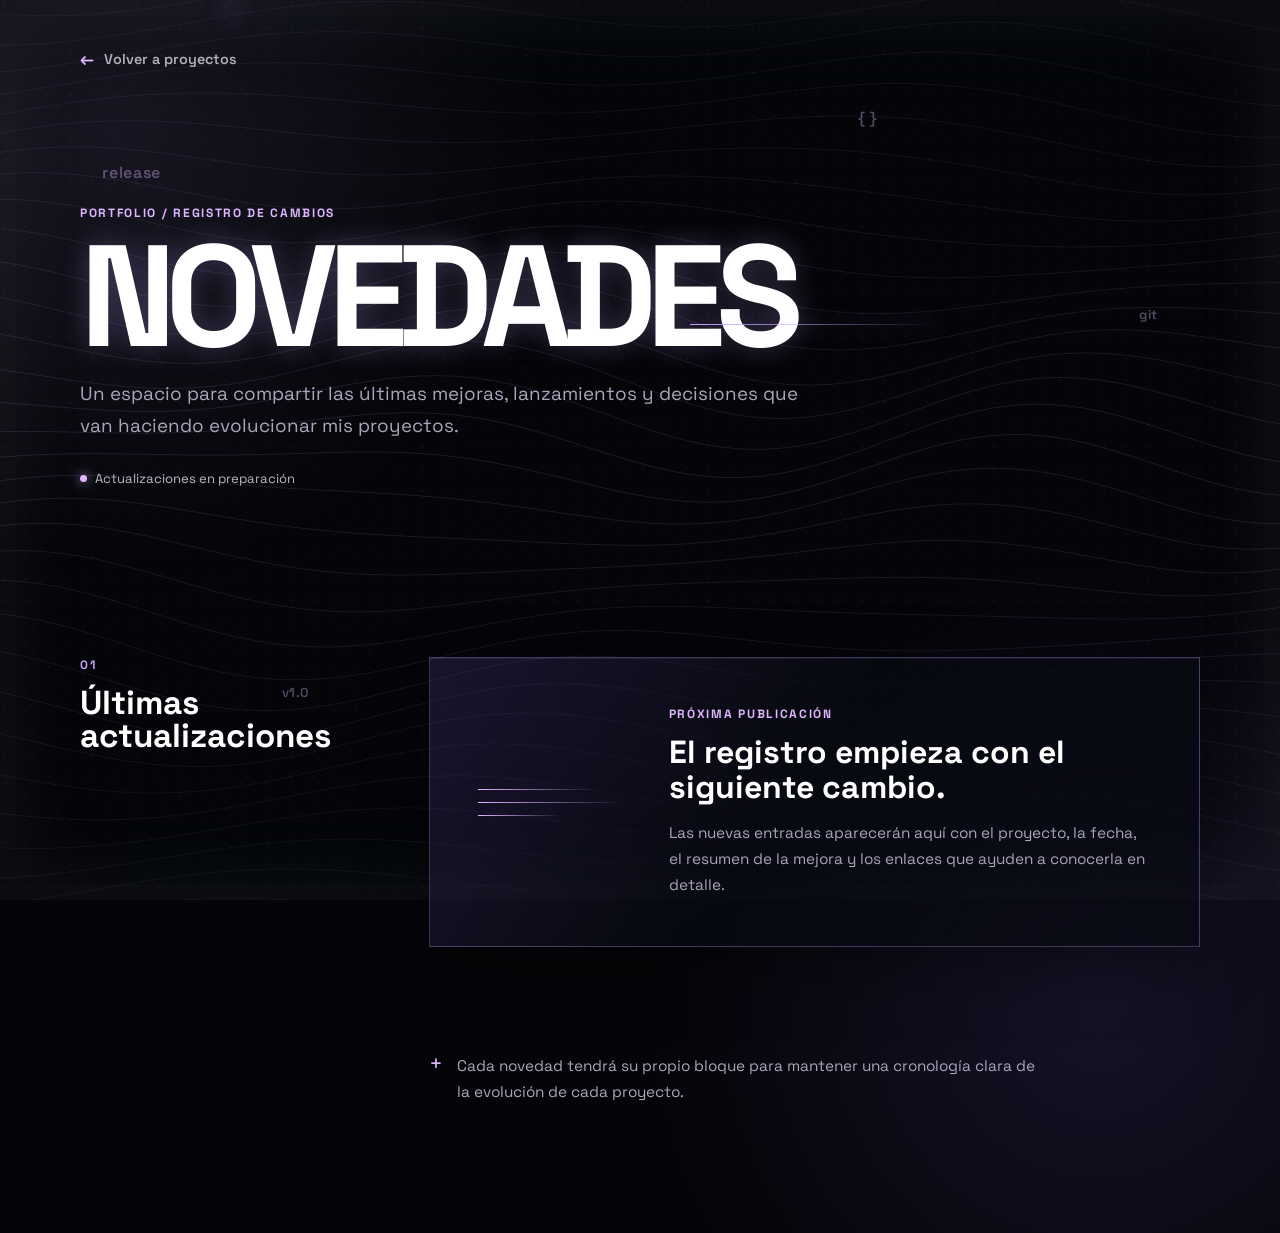
==== frontend/novedades/index.html @ 8cf96fd5 "Carrousel de Proyectos" ====
<!doctype html>
<html lang="es">

<head>
  <meta charset="utf-8">
  <meta name="viewport" content="width=device-width, initial-scale=1">
  <meta name="description" content="Últimas actualizaciones de los proyectos de Ismael Moraleda López.">
  <title>Novedades | Portfolio</title>
  <link rel="preconnect" href="https://fonts.googleapis.com">
  <link rel="preconnect" href="https://fonts.gstatic.com" crossorigin>
  <link href="https://fonts.googleapis.com/css2?family=Space+Grotesk:wght@400;500;600;700&display=swap" rel="stylesheet">
  <link rel="stylesheet" href="./novedades.css">
</head>

<body>
  <!-- region Componentes Pagina Novedades: fondo topografico y ambiente visual -->
  <canvas class="news-topographic-flow" id="news-topographic-flow" aria-hidden="true"></canvas>
  <div class="news-background-particles" aria-hidden="true">
    <span style="--x:8%;--y:18%;--delay:0ms;--size:16px">release</span>
    <span style="--x:22%;--y:76%;--delay:900ms;--size:13px">v1.0</span>
    <span style="--x:67%;--y:12%;--delay:1600ms;--size:15px">{ }</span>
    <span style="--x:89%;--y:34%;--delay:2600ms;--size:13px">git</span>
  </div>
  <div class="news-color-trails" aria-hidden="true">
    <span class="news-color-trail news-color-trail--one"></span>
    <span class="news-color-trail news-color-trail--two"></span>
  </div>
  <!-- endregion -->

  <!-- region Componentes Pagina Novedades: contenido principal de actualizaciones -->
  <main class="news-page">
    <header class="news-header">
      <a class="news-back-link" href="../home/index.html#projects" data-back-to-projects>
        <span class="news-back-link__arrow" aria-hidden="true">←</span>
        <span>Volver a proyectos</span>
      </a>

      <div class="news-hero">
        <p class="news-hero__eyebrow">Portfolio / Registro de cambios</p>
        <h1>Novedades</h1>
        <p class="news-hero__intro">Un espacio para compartir las últimas mejoras, lanzamientos y decisiones que van haciendo evolucionar mis proyectos.</p>
        <div class="news-hero__status" aria-label="Estado del registro de novedades">
          <span class="news-hero__status-dot" aria-hidden="true"></span>
          <span>Actualizaciones en preparación</span>
        </div>
      </div>
    </header>

    <section class="news-feed" aria-labelledby="news-feed-title">
      <div class="news-feed__heading">
        <p class="news-feed__index">01</p>
        <h2 id="news-feed-title">Últimas actualizaciones</h2>
      </div>

      <article class="news-empty-state">
        <div class="news-empty-state__visual" aria-hidden="true">
          <span></span>
          <span></span>
          <span></span>
        </div>
        <div class="news-empty-state__content">
          <p class="news-empty-state__eyebrow">Próxima publicación</p>
          <h3>El registro empieza con el siguiente cambio.</h3>
          <p>Las nuevas entradas aparecerán aquí con el proyecto, la fecha, el resumen de la mejora y los enlaces que ayuden a conocerla en detalle.</p>
        </div>
      </article>

      <aside class="news-publishing-note" aria-label="Información del registro de novedades">
        <span class="news-publishing-note__symbol" aria-hidden="true">+</span>
        <p>Cada novedad tendrá su propio bloque para mantener una cronología clara de la evolución de cada proyecto.</p>
      </aside>
    </section>
  </main>
  <!-- endregion -->

  <script src="./novedades.js"></script>
</body>

</html>
---- frontend/novedades/novedades.css ----
/* region Estilos Pagina Novedades: base visual y estructura */
:root {
  color-scheme: dark;
  --news-ink: #f7f4ff;
  --news-muted: #aaa5ba;
  --news-canvas: #030508;
  --news-accent: #c6a4ff;
  --news-accent-bright: #e0b7ff;
  --news-accent-deep: #7554c4;
}

* {
  box-sizing: border-box;
}

html {
  min-height: 100%;
  background: var(--news-canvas);
}

body {
  min-width: 320px;
  min-height: 100vh;
  margin: 0;
  overflow-x: hidden;
  color: var(--news-ink);
  font-family: "Space Grotesk", ui-sans-serif, system-ui, sans-serif;
  background:
    radial-gradient(circle at 9% 11%, rgba(198, 164, 255, 0.1), transparent 27%),
    radial-gradient(circle at 86% 82%, rgba(117, 84, 196, 0.16), transparent 30%),
    var(--news-canvas);
}

body::before,
body::after {
  position: fixed;
  inset: 0;
  z-index: 0;
  content: "";
  pointer-events: none;
}

body::before {
  background:
    radial-gradient(circle at 20% 30%, rgba(212, 217, 223, 0.08) 0 1px, transparent 1.8px) 0 0 / 22px 22px,
    radial-gradient(circle at 80% 70%, rgba(127, 135, 146, 0.08) 0 1px, transparent 2px) 11px 11px / 26px 26px;
  opacity: 0.26;
  mix-blend-mode: screen;
}

body::after {
  border: 16px solid rgba(255, 255, 255, 0.03);
  box-shadow: inset 0 0 80px rgba(184, 190, 200, 0.07);
}

.news-page {
  position: relative;
  z-index: 1;
  width: min(1120px, calc(100% - 48px));
  min-height: 100vh;
  margin: 0 auto;
  padding: clamp(26px, 4vw, 48px) 0 clamp(70px, 11vw, 128px);
}
/* endregion */

/* region Estilos Pagina Novedades: fondo topografico y estelas */
.news-topographic-flow {
  position: fixed;
  z-index: 0;
  inset: 0;
  width: 100vw;
  height: 100vh;
  pointer-events: none;
  opacity: 0.72;
}

.news-background-particles,
.news-color-trails {
  position: fixed;
  z-index: 0;
  inset: 0;
  overflow: hidden;
  pointer-events: none;
}

.news-background-particles span {
  position: absolute;
  top: var(--y);
  left: var(--x);
  color: rgba(224, 183, 255, 0.38);
  font-size: var(--size);
  font-weight: 600;
  letter-spacing: 0.04em;
  animation: news-particle-drift 18s ease-in-out var(--delay) infinite alternate;
}

.news-color-trail {
  position: absolute;
  width: 1px;
  height: 240px;
  border-radius: 999px;
  opacity: 0.62;
  filter: blur(0.2px);
  background: linear-gradient(180deg, transparent, rgba(198, 164, 255, 0.72), transparent);
  box-shadow: 0 0 22px 6px rgba(117, 84, 196, 0.3);
  animation: news-trail-drift 15s linear infinite;
}

.news-color-trail--one {
  top: -220px;
  left: 18%;
}

.news-color-trail--two {
  right: 16%;
  bottom: -240px;
  animation-delay: -7s;
}

@keyframes news-particle-drift {
  from {
    opacity: 0.14;
    transform: translate3d(-8px, 12px, 0);
  }

  to {
    opacity: 0.56;
    transform: translate3d(14px, -16px, 0);
  }
}

@keyframes news-trail-drift {
  from {
    transform: translateY(-8vh) rotate(14deg);
  }

  to {
    transform: translateY(118vh) rotate(14deg);
  }
}
/* endregion */

/* region Estilos Pagina Novedades: cabecera y acceso de vuelta */
.news-header {
  display: grid;
  gap: clamp(76px, 15vh, 152px);
}

.news-back-link {
  width: max-content;
  display: inline-flex;
  align-items: center;
  gap: 10px;
  color: rgba(247, 244, 255, 0.7);
  font-size: 0.9rem;
  font-weight: 600;
  text-decoration: none;
  transition: color 220ms ease, transform 220ms ease;
}

.news-back-link:hover,
.news-back-link:focus-visible {
  color: #ffffff;
  outline: none;
  transform: translateX(-4px);
}

.news-back-link__arrow {
  color: var(--news-accent-bright);
  font-size: 1.1rem;
}

.news-hero {
  position: relative;
  max-width: 900px;
}

.news-hero::after {
  position: absolute;
  top: 42%;
  left: min(68%, 610px);
  width: clamp(130px, 22vw, 250px);
  height: 1px;
  content: "";
  background: linear-gradient(90deg, var(--news-accent), transparent);
  box-shadow: 0 0 18px rgba(198, 164, 255, 0.58);
}

.news-hero__eyebrow,
.news-empty-state__eyebrow {
  margin: 0;
  color: var(--news-accent-bright);
  font-size: 0.75rem;
  font-weight: 700;
  letter-spacing: 0.14em;
  text-transform: uppercase;
}

.news-hero h1 {
  width: max-content;
  max-width: 100%;
  margin: 18px 0 24px;
  color: #ffffff;
  font-size: clamp(4rem, 12vw, 9rem);
  line-height: 0.8;
  letter-spacing: -0.075em;
  text-transform: uppercase;
  text-shadow: 0 0 28px rgba(198, 164, 255, 0.28);
}

.news-hero__intro {
  max-width: 60ch;
  margin: 0;
  color: var(--news-muted);
  font-size: clamp(1rem, 1.7vw, 1.18rem);
  line-height: 1.7;
}

.news-hero__status {
  width: max-content;
  display: inline-flex;
  align-items: center;
  gap: 8px;
  margin-top: 28px;
  color: rgba(247, 244, 255, 0.74);
  font-size: 0.82rem;
}

.news-hero__status-dot {
  width: 7px;
  height: 7px;
  border-radius: 50%;
  background: var(--news-accent-bright);
  box-shadow: 0 0 12px var(--news-accent);
  animation: news-status-pulse 1.8s ease-in-out infinite;
}

@keyframes news-status-pulse {
  50% {
    opacity: 0.42;
    transform: scale(0.72);
  }
}
/* endregion */

/* region Estilos Pagina Novedades: registro de actualizaciones */
.news-feed {
  display: grid;
  grid-template-columns: minmax(150px, 0.32fr) minmax(0, 1fr);
  gap: clamp(32px, 8vw, 108px);
  margin-top: clamp(88px, 15vw, 170px);
}

.news-feed__heading {
  align-self: start;
}

.news-feed__index {
  margin: 0 0 14px;
  color: var(--news-accent);
  font-size: 0.76rem;
  font-weight: 700;
  letter-spacing: 0.14em;
}

.news-feed h2 {
  margin: 0;
  color: #ffffff;
  font-size: clamp(1.5rem, 2.6vw, 2.35rem);
  line-height: 0.98;
}

.news-empty-state {
  display: grid;
  grid-template-columns: minmax(115px, 0.3fr) minmax(0, 1fr);
  gap: clamp(24px, 4vw, 46px);
  padding: clamp(25px, 5vw, 48px);
  border: 1px solid rgba(198, 164, 255, 0.28);
  background: linear-gradient(125deg, rgba(117, 84, 196, 0.2), rgba(8, 10, 18, 0.78) 46%, rgba(8, 10, 18, 0.72));
  box-shadow: 0 22px 65px rgba(0, 0, 0, 0.3), inset 0 1px rgba(224, 183, 255, 0.1);
}

.news-empty-state__visual {
  display: grid;
  align-content: center;
  gap: 12px;
  min-height: 126px;
}

.news-empty-state__visual span {
  display: block;
  height: 1px;
  background: linear-gradient(90deg, var(--news-accent-bright), transparent);
  box-shadow: 0 0 15px rgba(198, 164, 255, 0.28);
}

.news-empty-state__visual span:nth-child(1) {
  width: 82%;
}

.news-empty-state__visual span:nth-child(2) {
  width: 100%;
}

.news-empty-state__visual span:nth-child(3) {
  width: 58%;
}

.news-empty-state h3 {
  max-width: 19ch;
  margin: 13px 0 16px;
  color: #ffffff;
  font-size: clamp(1.35rem, 2.5vw, 2rem);
  line-height: 1.08;
}

.news-empty-state__content > p:last-child,
.news-publishing-note p {
  margin: 0;
  color: var(--news-muted);
  font-size: 0.96rem;
  line-height: 1.68;
}

.news-publishing-note {
  grid-column: 2;
  display: flex;
  align-items: flex-start;
  gap: 14px;
  max-width: 62ch;
  padding-top: 4px;
}

.news-publishing-note__symbol {
  color: var(--news-accent-bright);
  font-size: 1.4rem;
  line-height: 1;
}
/* endregion */

/* region Estilos Pagina Novedades: entrada y salida de pagina */
.news-header,
.news-feed {
  opacity: 0;
  transform: translateY(42px);
}

body.is-ready .news-header {
  animation: news-content-enter 720ms cubic-bezier(0.22, 1, 0.36, 1) both;
}

body.is-ready .news-feed {
  animation: news-content-enter 720ms 180ms cubic-bezier(0.22, 1, 0.36, 1) both;
}

body.is-leaving .news-header,
body.is-leaving .news-feed {
  animation: news-content-exit 520ms cubic-bezier(0.55, 0, 0.1, 1) both;
}

@keyframes news-content-enter {
  from {
    opacity: 0;
    filter: blur(7px);
    transform: translateY(42px);
  }

  to {
    opacity: 1;
    filter: blur(0);
    transform: translateY(0);
  }
}

@keyframes news-content-exit {
  to {
    opacity: 0;
    filter: blur(6px);
    transform: translateY(-36px);
  }
}
/* endregion */

/* region Estilos Pagina Novedades: adaptacion responsive */
@media (max-width: 700px) {
  body::after {
    border-width: 6px;
  }

  .news-page {
    width: min(100% - 32px, 1120px);
    padding-top: 20px;
  }

  .news-header {
    gap: 88px;
  }

  .news-hero::after {
    top: 36%;
    left: auto;
    right: 0;
    width: 88px;
  }

  .news-feed {
    grid-template-columns: 1fr;
    gap: 28px;
  }

  .news-empty-state {
    grid-template-columns: 1fr;
  }

  .news-empty-state__visual {
    min-height: auto;
  }

  .news-publishing-note {
    grid-column: auto;
  }
}

@media (prefers-reduced-motion: reduce) {
  *,
  *::before,
  *::after {
    animation-duration: 1ms !important;
    animation-iteration-count: 1 !important;
    scroll-behavior: auto !important;
    transition-duration: 1ms !important;
  }
}
/* endregion */
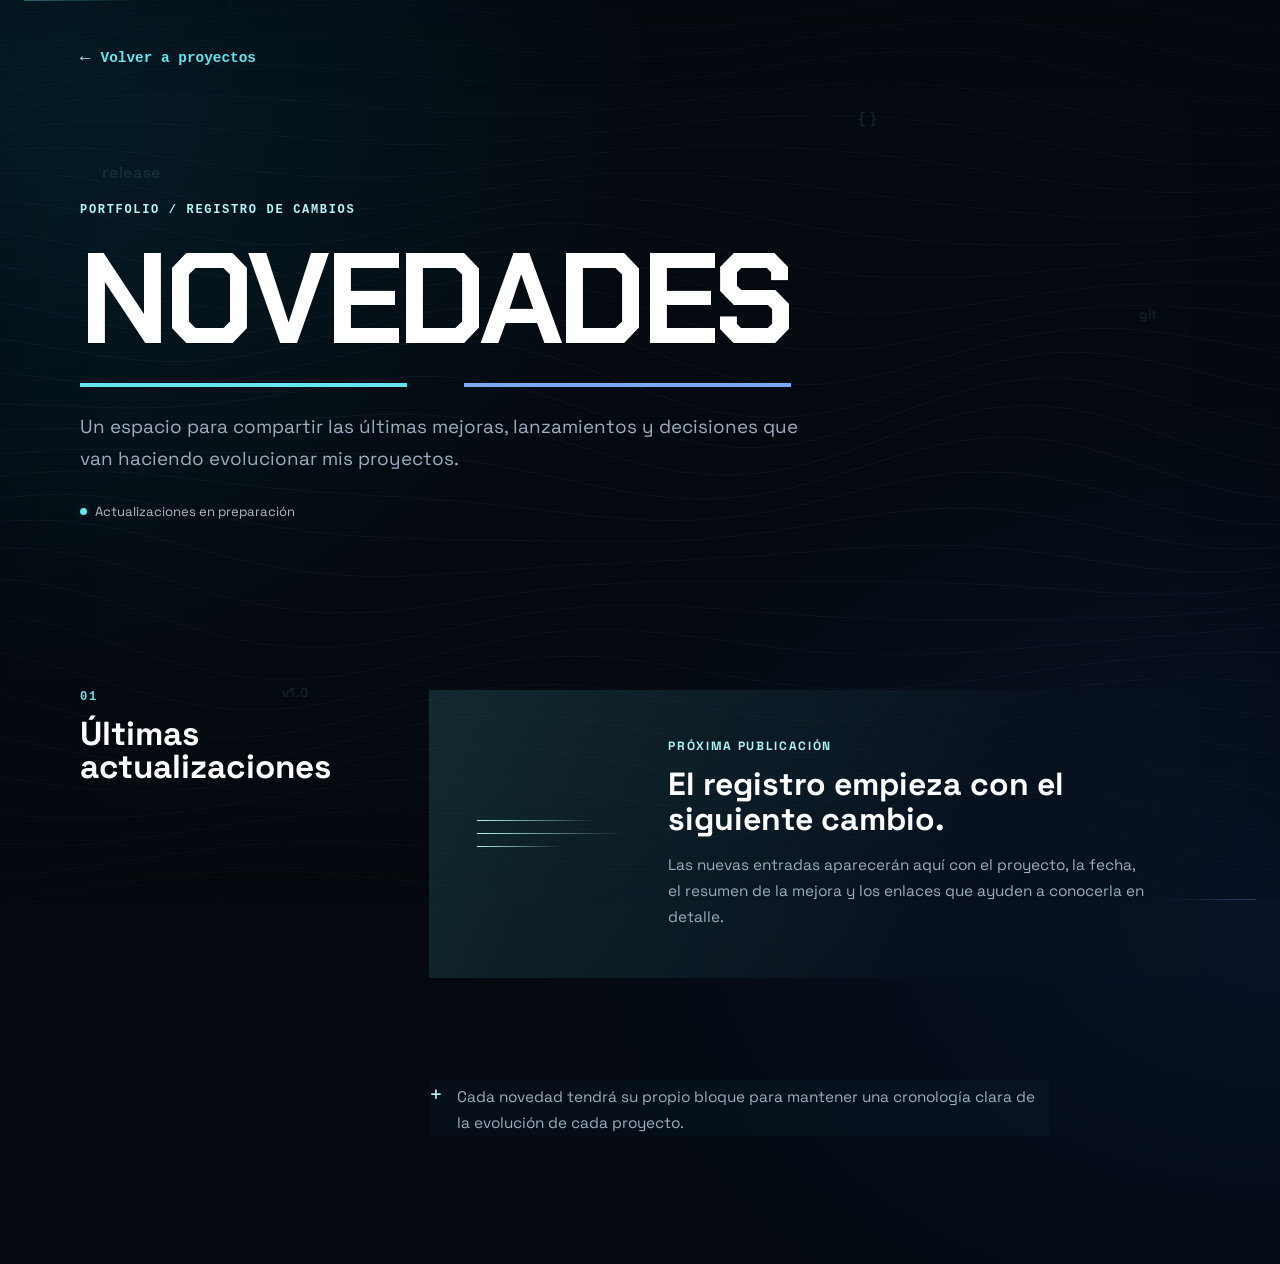
==== commit 4da64f1b: "feat(ui): añade identidad cyberpunk compartida y ajustes de navegación - Nuevo `frontend/shared/cybe" ====
--- a/frontend/novedades/index.html
+++ b/frontend/novedades/index.html
@@ -10,6 +10,7 @@
   <link rel="preconnect" href="https://fonts.gstatic.com" crossorigin>
   <link href="https://fonts.googleapis.com/css2?family=Space+Grotesk:wght@400;500;600;700&display=swap" rel="stylesheet">
   <link rel="stylesheet" href="./novedades.css">
+  <link rel="stylesheet" href="../shared/cyberpunk.css?v=15">
 </head>
 
 <body>
@@ -74,6 +75,7 @@
   <!-- endregion -->
 
   <script src="./novedades.js"></script>
+  <script src="../shared/hologram.js?v=2"></script>
 </body>
 
 </html>
--- a/frontend/shared/cyberpunk.css
+++ b/frontend/shared/cyberpunk.css
@@ -0,0 +1,469 @@
+/* region Estilos compartidos: identidad cyberpunk */
+@font-face {
+  font-family: "Chakra Petch";
+  src: url("./fonts/chakra-petch-bold.ttf") format("truetype");
+  font-style: normal;
+  font-weight: 700;
+  font-display: swap;
+}
+:root {
+  --cyber-display: "Chakra Petch", var(--cyber-mono);
+  --cyber-cyan: #65e5ed;
+  --cyber-blue: #7ba8ff;
+  --cyber-amber: #f7ca78;
+  --cyber-glass: rgba(10, 27, 40, 0.4);
+  --cyber-mono: ui-monospace, Consolas, monospace;
+  --ink: #ecf5fa;
+  --muted: #9baebf;
+  --canvas: #04090f;
+  --trails-visibility: 0.45;
+  --news-accent: #65e5ed;
+  --news-accent-bright: #b2f5f7;
+  --news-accent-deep: #246c9a;
+  --news-muted: #9baebf;
+  --news-canvas: #04090f;
+}
+body {
+  background: radial-gradient(ellipse at 0% 8%, rgba(0, 153, 187, 0.13), transparent 36%),
+    radial-gradient(ellipse at 100% 72%, rgba(30, 80, 186, 0.14), transparent 40%), #04090f;
+}
+body.is-home-active { --topography-visibility: 0.34; }
+body::before {
+  background: repeating-linear-gradient(0deg, transparent 0 3px, rgba(160, 223, 244, 0.04) 3px 4px);
+  opacity: 0.2;
+}
+body::after {
+  border: 0;
+  background: linear-gradient(90deg, rgba(101, 229, 237, 0.45), transparent) 24px 0 / 110px 1px no-repeat,
+    linear-gradient(270deg, rgba(123, 168, 255, 0.35), transparent) calc(100% - 24px) 100% / 110px 1px no-repeat;
+  box-shadow: inset 0 0 90px rgba(0, 8, 15, 0.25);
+}
+::selection { background: rgba(56, 188, 211, 0.3); color: #fff; }
+.portfolio-container { overflow-x: clip; }
+
+.section-about { --about-cyan: var(--cyber-cyan); --about-blue: var(--cyber-blue); }
+.section-projects, .section-contact {
+  --section-accent-start: #65e5ed;
+  --section-accent-end: #377fe8;
+  --section-accent-light: #b2f5f7;
+  --section-accent-soft: rgba(101, 229, 237, 0.15);
+  --section-accent-glow: rgba(55, 127, 232, 0.2);
+}
+.section-skills {
+  --section-accent-start: #8ce9cc;
+  --section-accent-end: #32acb1;
+  --section-accent-light: #c6f8e9;
+  --section-accent-soft: rgba(86, 218, 186, 0.15);
+  --section-accent-glow: rgba(50, 172, 177, 0.18);
+}
+.section-experience {
+  --section-accent-start: #f7ca78;
+  --section-accent-end: #e99056;
+  --section-accent-light: #ffe4b5;
+  --section-accent-soft: rgba(247, 202, 120, 0.13);
+  --section-accent-glow: rgba(233, 144, 86, 0.16);
+}
+.hero-center__name, .about-header h2, .projects-header h2, .section-content h2, .news-hero h1 {
+  font-family: var(--cyber-display);
+  font-weight: 700;
+  letter-spacing: -0.035em;
+  text-shadow: none;
+}
+.about-header p, .hero-center__subtitle, .top-menu__item,
+.skills-section-heading__eyebrow, .skills-group__title, .experience-card__meta,
+.project-preview__technologies, .contact-card__label, .news-hero__eyebrow, .news-feed__index {
+  font-family: var(--cyber-mono);
+}
+
+/* region Portada: nombre */
+.section-home .hero-center {
+  width: 100%;
+  padding: 24px 0 42px;
+  text-align: center;
+  isolation: isolate;
+}
+.hero-center__name {
+  flex-direction: row;
+  align-items: center;
+  gap: 0.22em;
+  font-size: clamp(2rem, 6.4vw, 7rem);
+  line-height: 0.98;
+}
+.hero-center__subtitle {
+  margin-top: 8px;
+  color: var(--cyber-cyan);
+  font-size: clamp(0.82rem, 1.35vw, 1rem);
+  letter-spacing: 0.16em;
+}
+.hero-center__name::after {
+  position: absolute;
+  bottom: -10px;
+  left: 0;
+  width: 100%;
+  height: 4px;
+  background: linear-gradient(90deg, var(--cyber-cyan) 0 44px, transparent 44px 54px, rgba(101, 229, 237, 0.22) 54px 88%, transparent 88% 91%, var(--cyber-amber) 91%);
+  content: "";
+}
+/* endregion */
+
+.about-header h2, .projects-header h2, .section-content > h2 {
+  width: fit-content;
+  max-width: 100%;
+  padding-bottom: 22px;
+  background: linear-gradient(90deg, var(--section-accent-start, var(--cyber-cyan)) 0 46%, transparent 46% 54%, var(--section-accent-end, var(--cyber-blue)) 54% 100%) left bottom / 100% 4px no-repeat;
+}
+.section-about { --section-accent-start: var(--cyber-cyan); --section-accent-end: var(--cyber-blue); }
+.about-header h2, .projects-header h2, .section-content > h2,
+.section-skills .section-content h2 {
+  font-size: clamp(1.8rem, 3.2vw, 3rem);
+}
+.section-content > h2::after { content: none; }
+.projects-header { text-align: left; }
+.section-about, .section-projects, .section-skills, .section-experience, .section-contact {
+  padding-top: clamp(48px, 7vh, 76px);
+  padding-bottom: clamp(36px, 5vh, 56px);
+}
+.section-content > h2 { margin-bottom: clamp(20px, 3vh, 30px); }
+.section-projects .projects-header { margin-bottom: clamp(20px, 3vh, 30px); }
+.section-projects .project-preview__cover { min-height: clamp(130px, 20vh, 180px); }
+.section-projects .project-preview__cover img { width: min(140px, 38%); max-height: 130px; }
+.section-projects .project-preview__content { gap: 10px; padding: clamp(18px, 2vw, 26px); }
+.section-scroll-indicator { margin-top: clamp(12px, 2vh, 20px); flex-basis: 60px; height: 60px; }
+.section-projects .projects-header h2 { line-height: 1; margin-bottom: 0; }
+.about-content h3, .project-preview__title, .experience-card__company { font-family: var(--cyber-display); }
+.menu-toggle { background: transparent; backdrop-filter: none; }
+.menu-toggle__line { background: var(--cyber-cyan); }
+.portfolio-top-menu, body.is-home-active .portfolio-top-menu {
+  top: clamp(14px, 2.8vw, 26px);
+  right: auto;
+  bottom: auto;
+  left: 50%;
+  width: min(860px, calc(100vw - 100px));
+  min-height: 0;
+  max-height: none;
+  flex-direction: row;
+  align-items: center;
+  justify-content: flex-start;
+  gap: clamp(16px, 2.6vw, 32px);
+  padding: 0 4px;
+  overflow-x: auto;
+  overflow-y: hidden;
+  transform: translate(-50%, -16px);
+  border: 0;
+  background: transparent;
+  box-shadow: none;
+  backdrop-filter: none;
+  -webkit-backdrop-filter: none;
+}
+body.is-menu-open .portfolio-top-menu, body.is-home-active.is-menu-open .portfolio-top-menu {
+  transform: translate(-50%, 0);
+}
+.top-menu__item, body.is-home-active .top-menu__item {
+  width: auto;
+  min-height: 40px;
+  flex: 0 0 auto;
+  justify-content: center;
+  padding: 10px 0;
+  text-align: center;
+}
+body.is-menu-open .top-menu__item, body.is-home-active.is-menu-open .top-menu__item {
+  animation-name: menu-item-in-top;
+}
+.menu-toggle:focus-visible { outline-color: var(--cyber-cyan); }
+.top-menu__item { font-size: 0.78rem; letter-spacing: 0.025em; }
+.top-menu__item::after { display: none; }
+.top-menu__item:focus-visible { outline: 2px solid var(--cyber-cyan); outline-offset: 2px; }
+.top-menu__item.is-active { color: var(--cyber-cyan); text-shadow: 0 0 14px rgba(101, 229, 237, 0.2); }
+.top-menu__item:hover, .top-menu__item:focus-visible { color: #b2f5f7; }
+
+.skills-stack, .skills-tools, .skills-group, .experience-card, .contact-card, .news-empty-state {
+  border: 0;
+  border-radius: 0;
+  background: linear-gradient(115deg, var(--section-accent-soft, rgba(101, 229, 237, 0.15)), rgba(9, 20, 32, 0.4) 70%);
+  backdrop-filter: blur(8px);
+  box-shadow: none;
+}
+.section-skills .section-content { width: min(1400px, 100%); max-width: none; }
+.skills-template {
+  grid-template-columns: repeat(2, minmax(0, 1fr));
+  gap: 18px;
+  margin-top: 0;
+}
+.skills-stack, .skills-tools {
+  min-width: 0;
+  padding: 0;
+  overflow: hidden;
+  background: var(--cyber-glass);
+}
+.skills-section-heading {
+  position: relative;
+  display: flex;
+  min-height: 150px;
+  flex-direction: column;
+  align-items: flex-start;
+  justify-content: flex-end;
+  gap: 12px;
+  margin: 0;
+  padding: clamp(22px, 3vw, 34px);
+  background: radial-gradient(ellipse at 75% 30%, rgba(50, 172, 177, 0.2), transparent 65%),
+    linear-gradient(rgba(140, 233, 204, 0.04) 1px, transparent 1px) 0 0 / 32px 32px,
+    linear-gradient(90deg, rgba(140, 233, 204, 0.04) 1px, transparent 1px) 0 0 / 32px 32px, #071820;
+}
+.skills-section-heading::after {
+  position: absolute;
+  bottom: 0;
+  left: 0;
+  width: 64px;
+  height: 3px;
+  background: var(--section-accent-start);
+  content: "";
+}
+.skills-section-heading__eyebrow { order: 0; }
+.skills-section-heading h3 {
+  font-family: var(--cyber-display);
+  font-size: clamp(1.7rem, 2.6vw, 2.5rem);
+}
+.skills-specialties { gap: 0; padding: clamp(22px, 3vw, 34px); }
+.skills-group { padding: 0; background: none; backdrop-filter: none; }
+.skills-group + .skills-group { padding-left: 20px; border-left: 1px solid rgba(140, 233, 204, 0.14); }
+.skills-group__title { margin-bottom: 16px; }
+.skills-list, .skills-tools .skills-list { display: grid; grid-template-columns: repeat(auto-fit, minmax(60px, 1fr)); gap: 10px; }
+.skills-tools .skills-list { padding: clamp(22px, 3vw, 34px); }
+.skills-list li {
+  position: relative;
+  display: flex;
+  justify-content: center;
+  gap: 0;
+  min-width: 0;
+  min-height: 68px;
+  padding: 14px;
+  background: transparent;
+  color: #c9d7e5;
+  font-size: 0;
+}
+.skill-icon { width: 36px; height: 36px; }
+.skills-list li::after {
+  position: absolute;
+  z-index: 4;
+  background: none;
+  border: 0;
+  box-shadow: none;
+  bottom: 0;
+  left: 50%;
+  transform: translate(-50%, 65%);
+  color: #e8f9ff;
+  font: 0.72rem/1.2 var(--cyber-mono);
+  text-shadow: 0 0 10px rgba(101, 229, 237, 0.7);
+  white-space: nowrap;
+  pointer-events: none;
+  opacity: 0;
+  transition: opacity 220ms ease, transform 220ms ease;
+  content: attr(data-skill);
+}
+.skills-list li:hover { z-index: 1; }
+.skills-list li:hover::after { opacity: 1; transform: translate(-50%, 40%); }
+@media (prefers-reduced-motion: reduce) {
+  .skills-list li::after { transition: none; }
+}
+@media (max-width: 900px) {
+  .skills-template { grid-template-columns: 1fr; }
+}
+@media (max-width: 700px) {
+  .skills-section-heading { min-height: 120px; }
+  .skills-specialties { gap: 22px; }
+  .skills-group + .skills-group { padding: 20px 0 0; border-top: 1px solid rgba(140, 233, 204, 0.14); border-left: 0; }
+}
+.section-experience .section-content { width: min(1400px, 100%); max-width: none; }
+.experience-template { grid-template-columns: 1fr; gap: 18px; margin-top: 0; }
+.experience-card { min-width: 0; padding: 0; overflow: hidden; background: var(--cyber-glass); }
+.experience-card__header {
+  position: relative;
+  min-height: 150px;
+  align-content: end;
+  gap: 12px;
+  padding: clamp(22px, 3vw, 34px);
+  background: radial-gradient(ellipse at 75% 30%, rgba(233, 144, 86, 0.2), transparent 65%),
+    linear-gradient(rgba(247, 202, 120, 0.04) 1px, transparent 1px) 0 0 / 32px 32px,
+    linear-gradient(90deg, rgba(247, 202, 120, 0.04) 1px, transparent 1px) 0 0 / 32px 32px, #1a1514;
+}
+.experience-card__header::after {
+  position: absolute;
+  bottom: 0;
+  left: 0;
+  width: 64px;
+  height: 3px;
+  background: var(--section-accent-start);
+  content: "";
+}
+.experience-card__company { font-size: clamp(1.7rem, 2.6vw, 2.5rem); line-height: 1.15; }
+.experience-card__meta { color: #d8c4b3; font-size: 0.8rem; }
+.experience-card__highlights { gap: 14px; margin: 0; padding: clamp(22px, 3vw, 34px); }
+.experience-card__highlights li { color: #c8d1dd; line-height: 1.6; }
+@media (max-width: 700px) {
+  .experience-card__header { min-height: 120px; }
+}
+.section-contact .section-content { width: min(1400px, 100%); max-width: none; }
+.contact-template { gap: 18px; margin-top: 0; }
+.contact-card {
+  position: relative;
+  min-width: 0;
+  min-height: 180px;
+  grid-template-columns: 1fr;
+  grid-template-areas: "icon" "label" "value";
+  align-content: start;
+  gap: 12px;
+  padding: clamp(22px, 3vw, 34px);
+  background: radial-gradient(ellipse at 80% 0%, rgba(55, 127, 232, 0.17), transparent 65%),
+    linear-gradient(rgba(101, 229, 237, 0.04) 1px, transparent 1px) 0 0 / 32px 32px,
+    linear-gradient(90deg, rgba(101, 229, 237, 0.04) 1px, transparent 1px) 0 0 / 32px 32px, #07141e;
+}
+.contact-card::after {
+  position: absolute;
+  bottom: 0;
+  left: 0;
+  width: 64px;
+  height: 3px;
+  background: var(--section-accent-start);
+  content: "";
+}
+.contact-card__icon { width: 26px; height: 26px; margin-bottom: 6px; }
+.contact-card__label { font-family: var(--cyber-display); font-size: clamp(1.4rem, 2vw, 1.8rem); }
+.contact-card__value { color: #c8d1dd; font: 0.85rem/1.5 var(--cyber-mono); }
+.section-about { padding-top: clamp(64px, 10vh, 100px); padding-bottom: clamp(64px, 10vh, 100px); }
+.about-layout { row-gap: clamp(28px, 4vh, 40px); }
+.about-photo { min-height: 480px; }
+@media (max-width: 900px) {
+  .about-photo { min-height: 420px; }
+}
+@media (max-width: 520px) {
+  .about-photo { min-height: 380px; }
+}
+.skills-section-heading, .experience-card__header { min-height: 100px; gap: 8px; padding: clamp(16px, 2vw, 24px); }
+.skills-section-heading h3, .experience-card__company { font-size: clamp(1.4rem, 2vw, 2rem); }
+.skills-specialties, .skills-tools .skills-list, .experience-card__highlights { padding: clamp(16px, 2vw, 24px); }
+.experience-card__highlights { gap: 8px; }
+.contact-card { min-height: 145px; gap: 8px; padding: clamp(18px, 2vw, 26px); }
+.project-preview { background: var(--cyber-glass); }
+.project-preview__cover {
+  --cover-accent: 101, 229, 237;
+  background: radial-gradient(ellipse at 50% 52%, rgba(var(--cover-accent), 0.18), transparent 68%), rgba(5, 18, 27, 0.7);
+}
+.project-preview__cover--trazuvia {
+  --cover-accent: 123, 168, 255;
+}
+.project-preview__cover::before {
+  position: absolute;
+  inset: 0;
+  background: linear-gradient(125deg, transparent 16%, rgba(var(--cover-accent), 0.15) 16% 16.3%, transparent 16.3% 77%, rgba(var(--cover-accent), 0.07) 77% 88%, transparent 88%),
+    linear-gradient(rgba(var(--cover-accent), 0.04) 1px, transparent 1px) 0 0 / 32px 32px,
+    linear-gradient(90deg, rgba(var(--cover-accent), 0.04) 1px, transparent 1px) 0 0 / 32px 32px;
+  pointer-events: none;
+  content: "";
+}
+.project-preview__cover::after {
+  position: absolute;
+  bottom: 0;
+  left: 0;
+  width: 64px;
+  height: 3px;
+  background: rgb(var(--cover-accent));
+  content: "";
+}
+.project-preview__cover img { position: relative; }
+.project-preview__title { font-size: clamp(1.7rem, 2.6vw, 2.5rem); }
+.project-preview__link { color: var(--cyber-cyan); font-family: var(--cyber-mono); font-size: 0.88rem; }
+.about-skills li, .project-preview__technologies li { background: rgba(32, 81, 105, 0.16); }
+.about-skills li span { color: var(--cyber-cyan); }
+.about-skills li:nth-child(2n) span { color: var(--cyber-amber); }
+.about-skills li:nth-child(3n) span { color: #8ce9cc; }
+.project-preview, .contact-card { transition: background-color 220ms ease, box-shadow 220ms ease; }
+.project-preview:hover, .contact-card:hover {
+  background-color: rgba(17, 53, 73, 0.3);
+  box-shadow: 0 10px 34px rgba(0, 14, 28, 0.2);
+}
+.about-actions a { background: rgba(15, 49, 71, 0.22); }
+.about-actions a:first-child { background: linear-gradient(120deg, rgba(0, 121, 159, 0.42), rgba(10, 39, 66, 0.35)); color: #c6fcff; box-shadow: none; }
+.about-photo { box-shadow: -8px 0 32px rgba(32, 166, 193, 0.07), 8px 0 32px rgba(46, 103, 183, 0.08); }
+.scroll-indicator__arrow { border-color: rgba(158, 230, 238, 0.65); }
+
+.news-topographic-flow { opacity: 0.34; }
+.news-background-particles { opacity: 0.3; }
+.news-background-particles span { color: rgba(140, 219, 236, 0.4); }
+.news-color-trail {
+  opacity: 0.35;
+  background: linear-gradient(180deg, transparent, rgba(101, 229, 237, 0.65), transparent);
+  box-shadow: 0 0 18px rgba(55, 127, 232, 0.2);
+}
+.news-hero::after, .news-empty-state__visual span { box-shadow: none; }
+.news-hero__status-dot { background: var(--cyber-cyan); box-shadow: 0 0 10px rgba(101, 229, 237, 0.25); }
+.news-publishing-note { border-color: rgba(101, 229, 237, 0.12); background: rgba(18, 46, 64, 0.18); }
+.news-back-link { font-family: var(--cyber-mono); color: var(--cyber-cyan); }
+.news-hero::after { content: none; }
+.news-hero h1 {
+  font-size: clamp(2.5rem, 10vw, 9rem);
+  line-height: 1;
+  padding-bottom: 24px;
+  background: linear-gradient(90deg, var(--cyber-cyan) 0 46%, transparent 46% 54%, var(--cyber-blue) 54% 100%) left bottom / 100% 4px no-repeat;
+}
+.contact-card:focus-visible { outline: 2px solid var(--cyber-cyan); outline-offset: 4px; }
+@media (prefers-reduced-motion: no-preference) {
+  .hologram-enter, .hologram-return { position: relative; }
+  .hologram-enter { animation: hologram-enter 1.9s ease-out; }
+  .hologram-return { animation: hologram-return 800ms ease-out; }
+  .hologram-enter::before, .hologram-return::before {
+    position: absolute;
+    z-index: 3;
+    inset: 0;
+    background: repeating-linear-gradient(0deg, rgba(155, 137, 255, 0.14) 0 1px, transparent 1px 5px),
+      linear-gradient(180deg, transparent 30%, rgba(107, 180, 255, 0.48) 43%, rgba(199, 155, 255, 0.7) 50%, rgba(143, 99, 242, 0.35) 60%, transparent 72%);
+    background-size: auto, 100% 45%;
+    background-repeat: repeat, no-repeat;
+    pointer-events: none;
+    content: "";
+    opacity: 0;
+    animation: hologram-scan 1.9s ease-out;
+  }
+  .hologram-return::before { animation-duration: 800ms; }
+  @keyframes hologram-enter {
+    0% { opacity: 0.05; transform: translateY(14px) scaleY(0.94); filter: brightness(2) blur(4px) drop-shadow(0 0 12px #77aaff); clip-path: inset(49% 0 49%); }
+    12% { opacity: 0.65; clip-path: inset(42% 0 42%); }
+    20% { opacity: 0.3; transform: translateY(8px) scaleY(0.98); clip-path: inset(24% 0 38%); }
+    32% { opacity: 0.75; filter: brightness(1.7) blur(1px) drop-shadow(0 0 8px #b178ff); clip-path: inset(12% 0 18%); }
+    37% { opacity: 0.35; transform: translateX(-3px); clip-path: inset(28% 0 8%); }
+    43% { opacity: 0.8; transform: translateX(2px); clip-path: inset(5% 0 12%); }
+    58% { opacity: 0.9; transform: translateY(0); filter: brightness(1.35) drop-shadow(0 0 5px #8874ff); clip-path: inset(0); }
+    64% { opacity: 0.55; }
+    72% { opacity: 0.95; }
+    78% { opacity: 0.75; }
+    100% { opacity: 1; transform: none; filter: none; clip-path: inset(0); }
+  }
+  @keyframes hologram-return {
+    0% { opacity: 0.4; transform: translateY(6px); filter: brightness(1.35) drop-shadow(0 0 5px #a78bff); clip-path: inset(12% 0); }
+    35% { opacity: 0.8; clip-path: inset(3% 0); }
+    48% { opacity: 0.65; }
+    100% { opacity: 1; transform: none; filter: none; clip-path: inset(0); }
+  }
+  @keyframes hologram-scan {
+    0% { opacity: 0; background-position: 0 0, 0 -80%; }
+    15% { opacity: 0.7; }
+    70% { opacity: 0.55; }
+    100% { opacity: 0; background-position: 0 0, 0 180%; }
+  }
+}
+@media (max-width: 900px) {
+  .section-home .hero-center { margin-top: 0; gap: 24px; }
+  .hero-center__name { font-size: clamp(2rem, 6.4vw, 5rem); }
+  .portfolio-top-menu, body.is-home-active .portfolio-top-menu { border: 0; }
+  .top-menu__item, body.is-home-active .top-menu__item { border-radius: 0; }
+}
+@media (max-width: 650px) {
+  .hero-center__name { font-size: clamp(2rem, 8vw, 3.2rem); }
+}
+@media (max-height: 540px) and (min-width: 651px) {
+  .hero-center__name { font-size: clamp(2.5rem, 11vh, 4rem); }
+  .section-home .hero-center { gap: 16px; margin-top: 0; padding: 8px 0 24px; }
+}
+@media (prefers-reduced-motion: reduce) {
+  .project-preview, .contact-card { transition: none; }
+}
+/* endregion */
